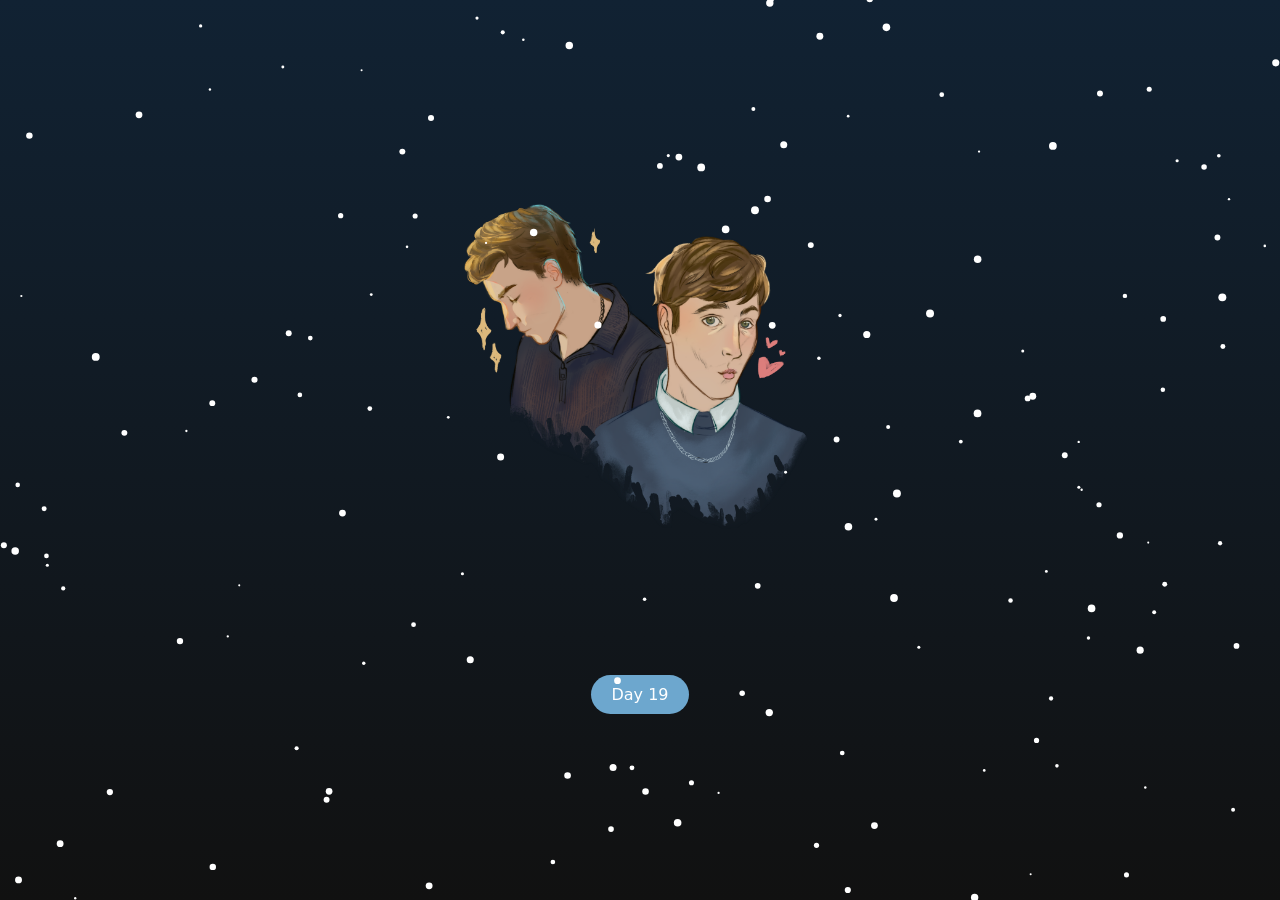
==== day11.html @ 0a0458e5 "added other pages, added portrait sketches" ====
<!doctype html>
<html lang="en">
  <head>
    <meta charset="UTF-8" />
    <meta name="viewport" content="width=device-width, initial-scale=1.0" />
    <link href="animation.css" rel="stylesheet" type="text/css" />

    <title>Advent Calendar</title>
  </head>
  <body>
    <div class="snow">
      <div class="container">
        <img class="portrait" src="elia_sketch_v02.png" alt="elia" />
        <button id="myButton" style="display: none">Day 19</button>
      </div>
    </div>
    <script src="snow.js"></script>
    <script src="button.js"></script>
  </body>
</html>
---- animation.css ----
@import url('https://fonts.googleapis.com/css2?family=Chewy&family=Unica+One&display=swap');

.container {
  padding: 10vh 0;
  display: flex;
  flex-direction: column;
  align-items: center;
}

.dwarf {
  height: 50vh;
  width: auto;
}

.portrait {
  height: 60vh;
  width: auto;
}

body {
  margin: 0;
  width: 100dvw;
  height: 100dvh;
  overflow: hidden;
  background: linear-gradient(#123, #111);
}

#snow {
  position: fixed;
  top: 0;
  left: 0;
  right: 0;
  bottom: 0;
  pointer-events: none;
  z-index: 1000;
}

button {
  margin: 5vh 0;
  padding: 10px 20px;
  font-family: 'Chewy', system-ui;
  font-weight: 400;
  font-style: normal;
  font-size: 16px;
  color: #ffffff;
  background-color: #6da7ce;
  border-radius: 25px;
  border: none;
}
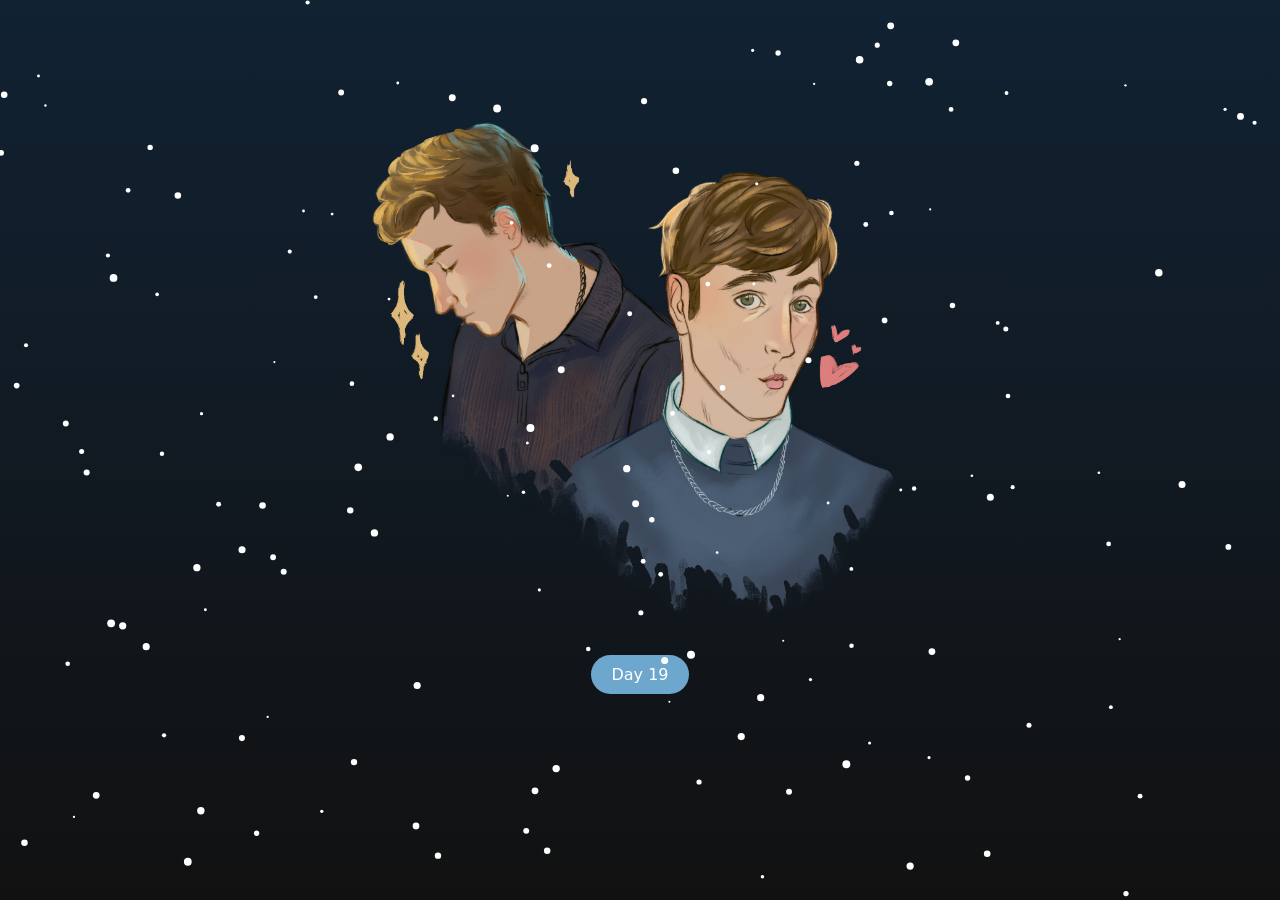
==== commit a8ce980d: "changed portrait img, button margin" ====
--- a/day11.html
+++ b/day11.html
@@ -10,7 +10,7 @@
   <body>
     <div class="snow">
       <div class="container">
-        <img class="portrait" src="elia_sketch_v02.png" alt="elia" />
+        <img class="portrait" src="elia_sketches_v02.png" alt="elia" />
         <button id="myButton" style="display: none">Day 19</button>
       </div>
     </div>
--- a/animation.css
+++ b/animation.css
@@ -36,7 +36,7 @@
 }
 
 button {
-  margin: 5vh 0;
+  margin: 25px 0;
   padding: 10px 20px;
   font-family: 'Chewy', system-ui;
   font-weight: 400;
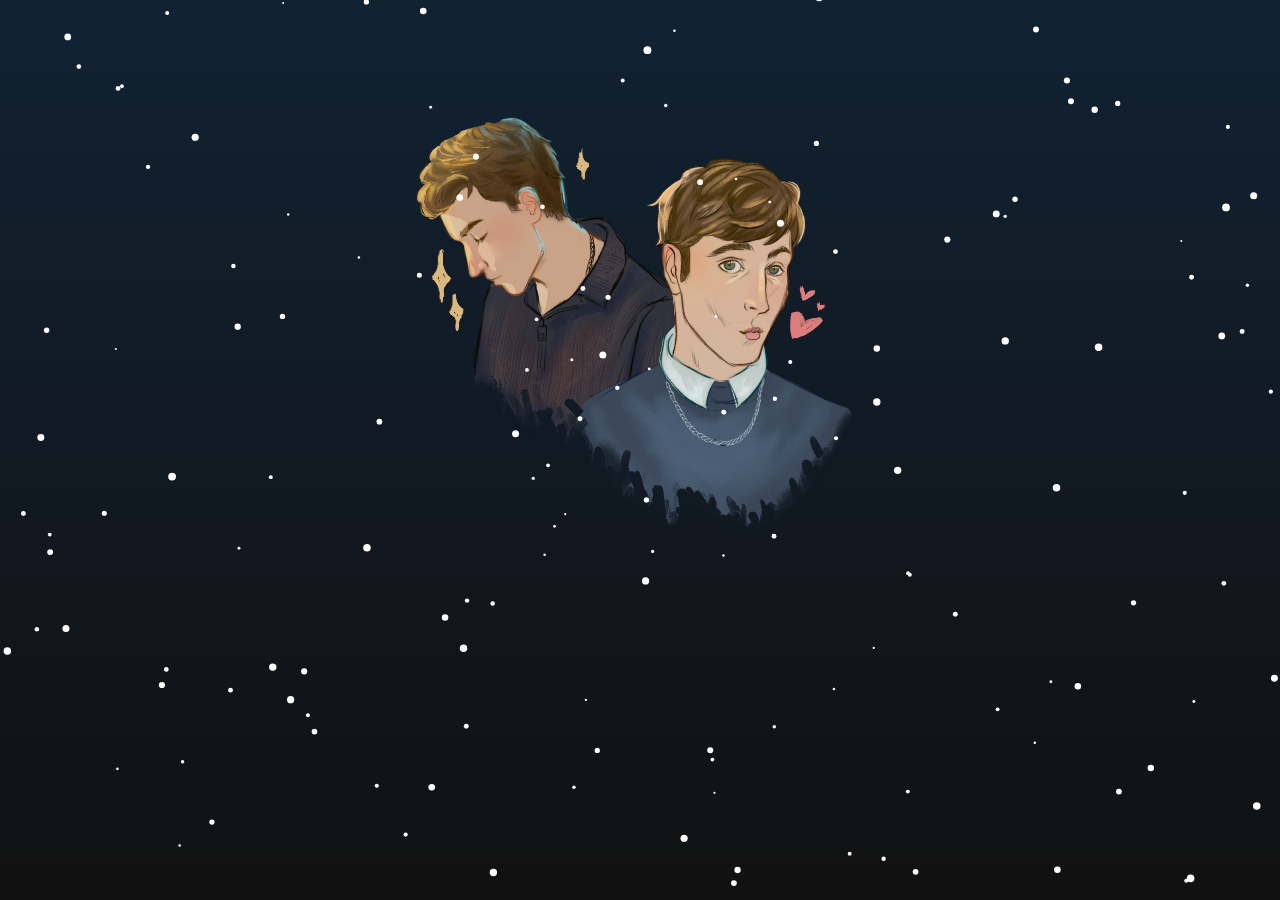
==== commit 1f22b64e: "added button js for day 7 and 11" ====
--- a/day11.html
+++ b/day11.html
@@ -11,10 +11,10 @@
     <div class="snow">
       <div class="container">
         <img class="portrait" src="elia_sketches_v02.png" alt="elia" />
-        <button id="myButton" style="display: none">Day 19</button>
+        <button id="myButton" style="display: none" onclick="window.location.href = 'day19.html'">Day 19</button>
       </div>
     </div>
     <script src="snow.js"></script>
-    <script src="button.js"></script>
+    <script src="button2.js"></script>
   </body>
 </html>
--- a/animation.css
+++ b/animation.css
@@ -1,4 +1,4 @@
-@import url('https://fonts.googleapis.com/css2?family=Chewy&family=Unica+One&display=swap');
+@import url("https://fonts.googleapis.com/css2?family=Chewy&family=Unica+One&display=swap");
 
 .container {
   padding: 10vh 0;
@@ -8,13 +8,20 @@
 }
 
 .dwarf {
+  margin: 10vh;
   height: 50vh;
   width: auto;
 }
 
 .portrait {
-  height: 60vh;
-  width: auto;
+  height: auto;
+  width: 50vw;
+}
+
+@media (max-width: 768px) {
+  .portrait {
+    width: 100vw;
+  }
 }
 
 body {
@@ -37,8 +44,11 @@
 
 button {
   margin: 25px 0;
-  padding: 10px 20px;
-  font-family: 'Chewy', system-ui;
+  padding: 10px 30px;
+  display: flex;
+  justify-content: center;
+  align-items: center;
+  font-family: "Chewy", system-ui;
   font-weight: 400;
   font-style: normal;
   font-size: 16px;
@@ -46,4 +56,16 @@
   background-color: #6da7ce;
   border-radius: 25px;
   border: none;
-}+}
+
+button:hover {
+  background-color: rgb(76, 112, 158);
+  transition: background-color 0.2s ease;
+}
+
+@media (max-width: 768px) {
+  button {
+    width: 25vw;
+    height:auto;
+  }
+}
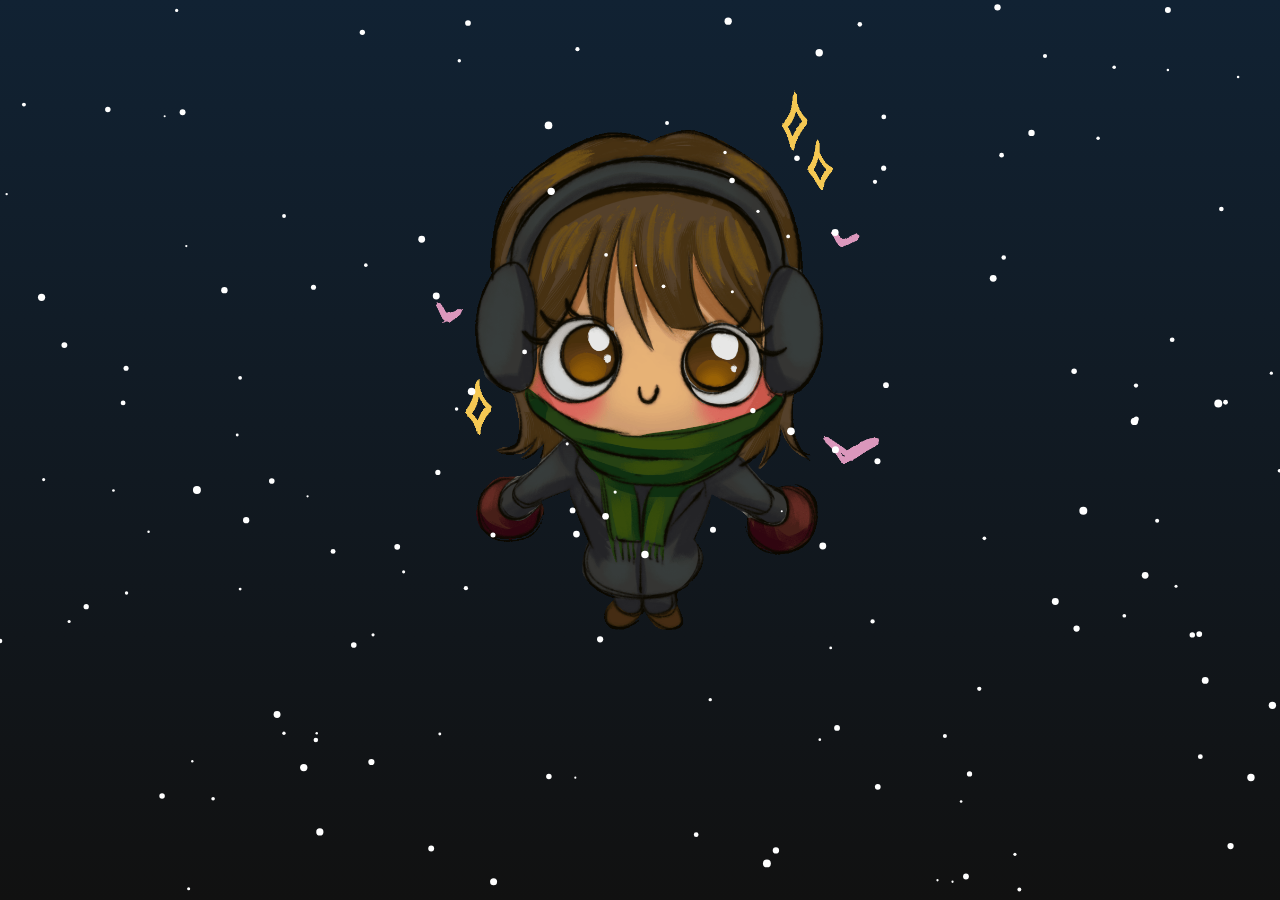
==== commit 82631927: "added new gif" ====
--- a/day11.html
+++ b/day11.html
@@ -10,7 +10,7 @@
   <body>
     <div class="snow">
       <div class="container">
-        <img class="portrait" src="elia_sketches_v02.png" alt="elia" />
+        <img class="chibi" src="mini_v.gif" alt="mini v" />
         <button id="myButton" style="display: none" onclick="window.location.href = 'day19.html'">Day 19</button>
       </div>
     </div>
--- a/animation.css
+++ b/animation.css
@@ -13,6 +13,17 @@
   width: auto;
 }
 
+.chibi {
+  max-height: 60vh;
+  width: auto;
+}
+
+@media (max-width: 768px) {
+  .chibi {
+    height: 50vh;
+  }
+}
+
 .portrait {
   height: auto;
   width: 50vw;
@@ -20,6 +31,7 @@
 
 @media (max-width: 768px) {
   .portrait {
+    margin: 10vh 0;
     width: 100vw;
   }
 }
@@ -65,7 +77,7 @@
 
 @media (max-width: 768px) {
   button {
-    width: 25vw;
+    width: 30vw;
     height:auto;
   }
 }
